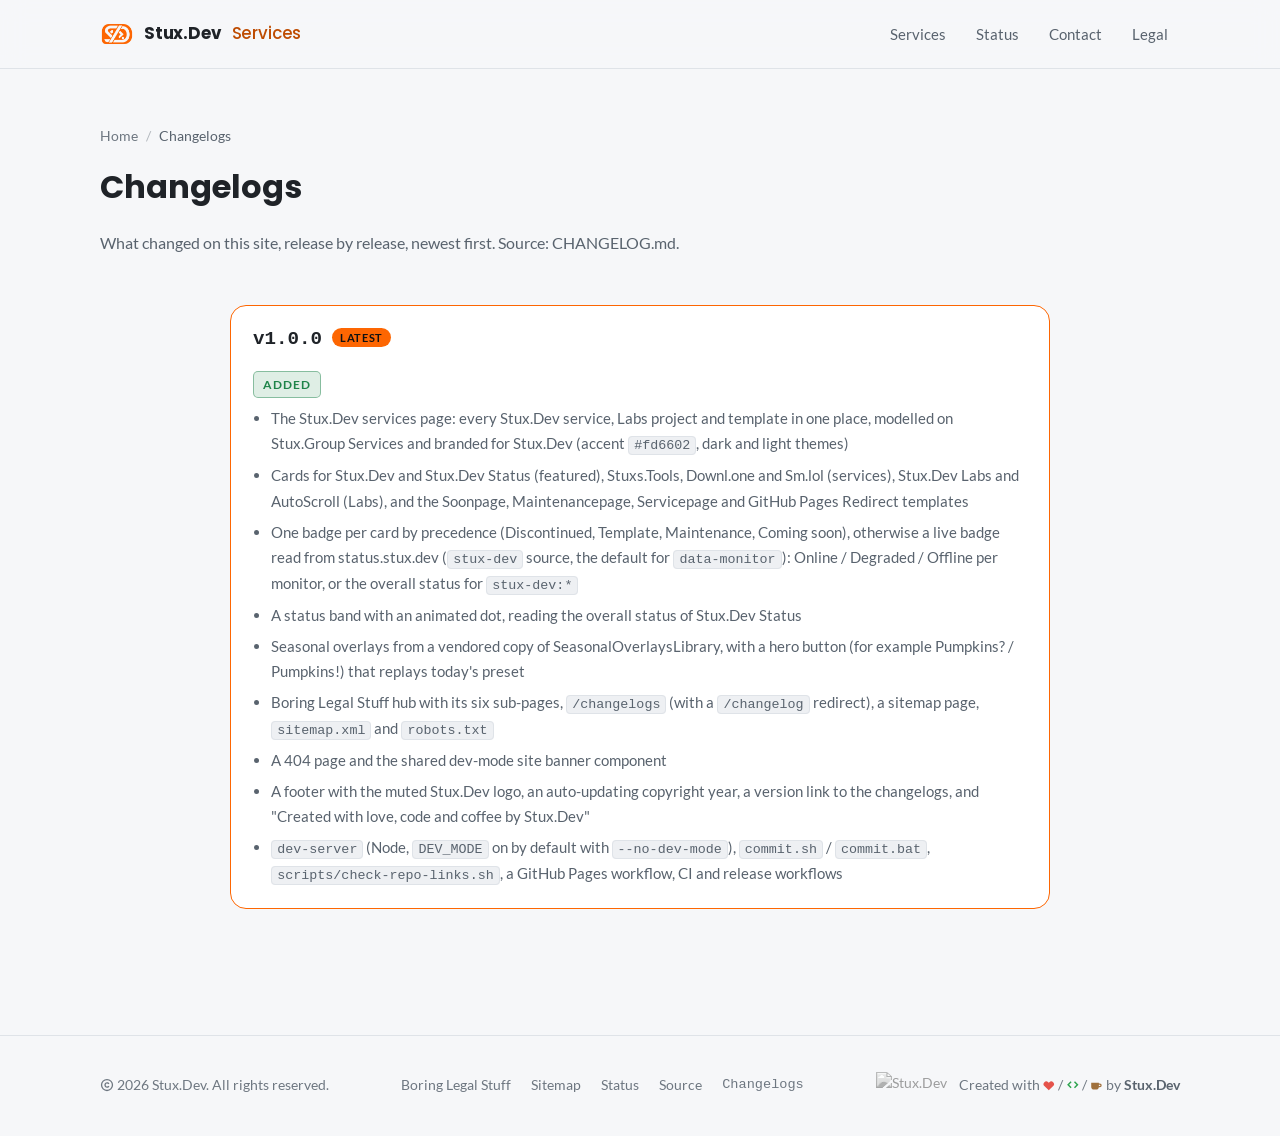
==== changelog/index.html @ d5b079d0 "Release v1.0.0 See CHANGELOG.md for details." ====
<!doctype html>
<html lang="en">
<head>
<meta charset="utf-8">
<meta name="viewport" content="width=device-width, initial-scale=1">
<title>Changelogs — Stux.Dev Services</title>
<link rel="canonical" href="https://services.stux.dev/changelogs/">
<meta name="robots" content="noindex">
<!-- /changelog/ moved to /changelogs/; keep any #hash when redirecting. -->
<script>location.replace("/changelogs/" + location.hash);</script>
<meta http-equiv="refresh" content="0; url=/changelogs/">
<meta name="theme-color" content="#0d1117">
<style>html{color-scheme:dark}body{margin:0;background:#0e0d12;color:#f1ecf3;font:17px/1.6 system-ui,-apple-system,"Segoe UI",Roboto,sans-serif;display:grid;place-items:center;min-height:100vh;padding:16px;text-align:center}a{color:#ff6b6b}</style>
</head>
<body>
<p>The changelog has moved to <a href="/changelogs/">/changelogs/</a>.</p>
</body>
</html>
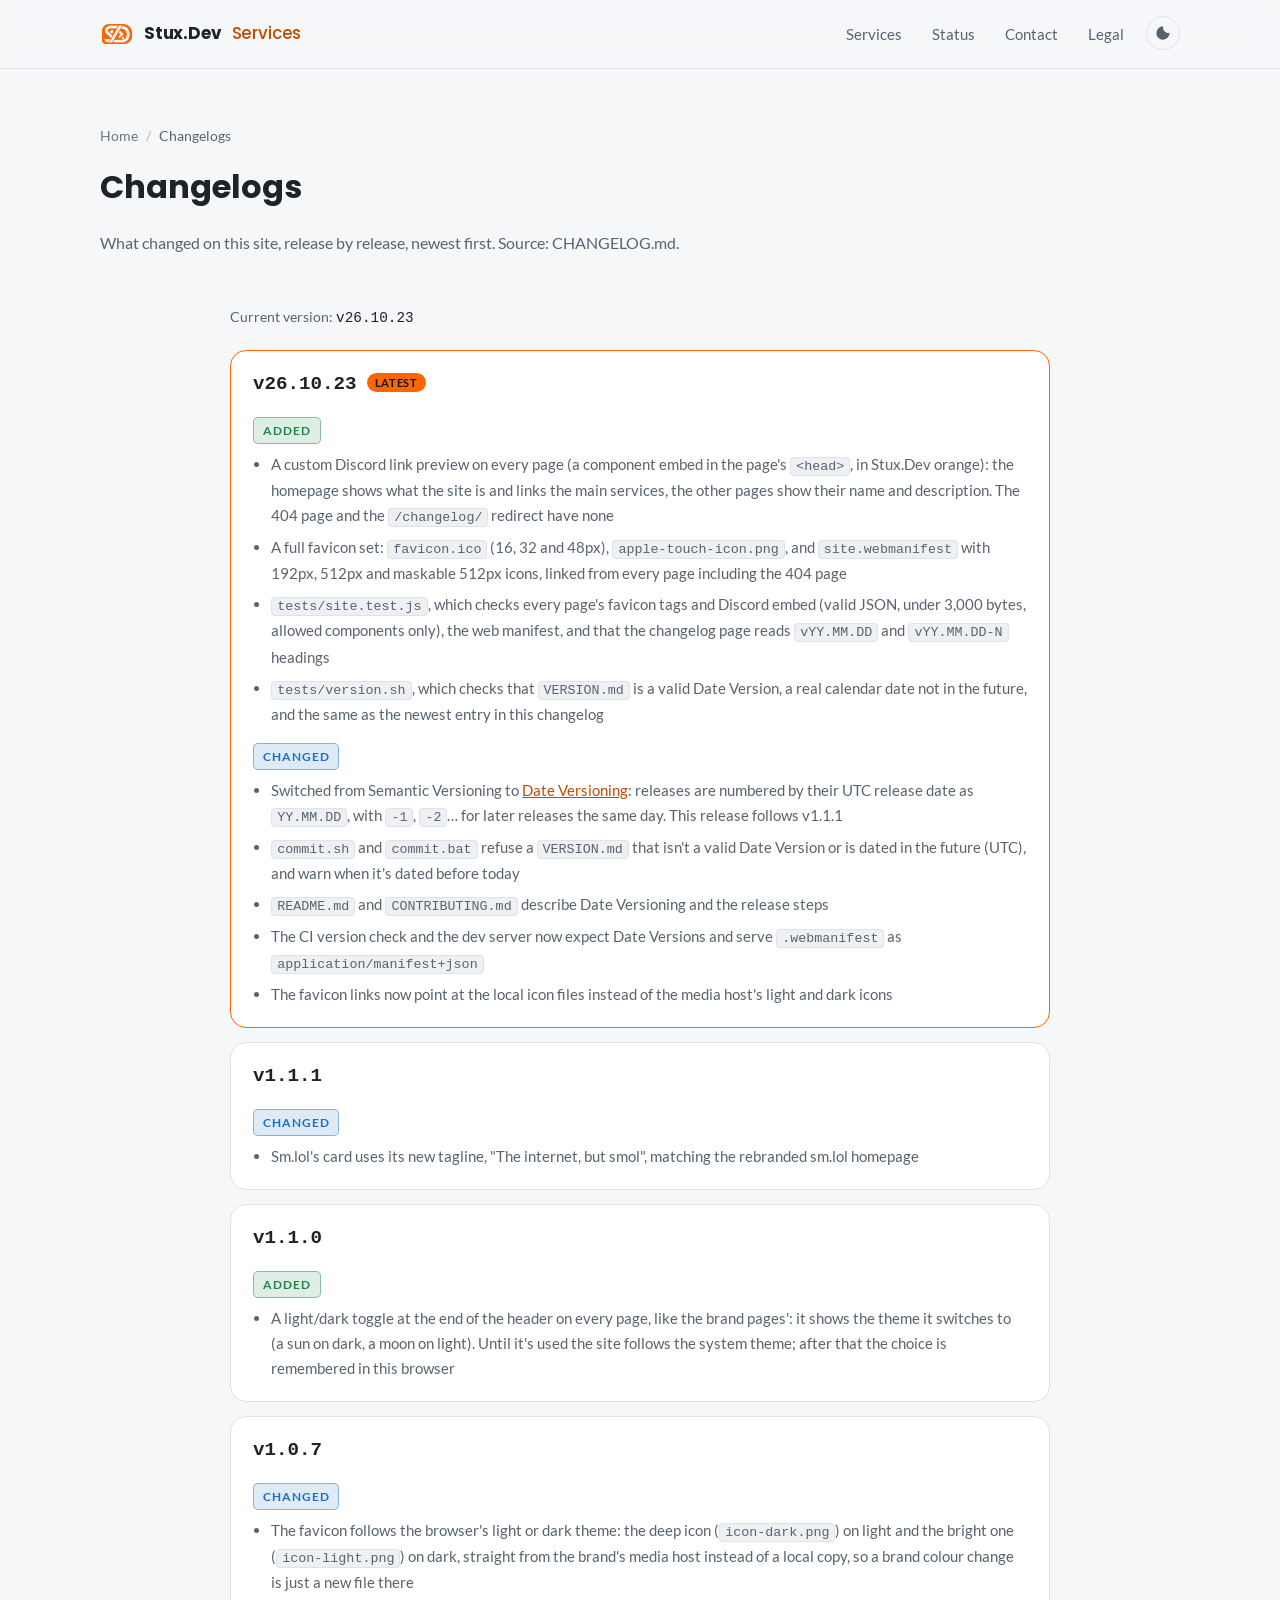
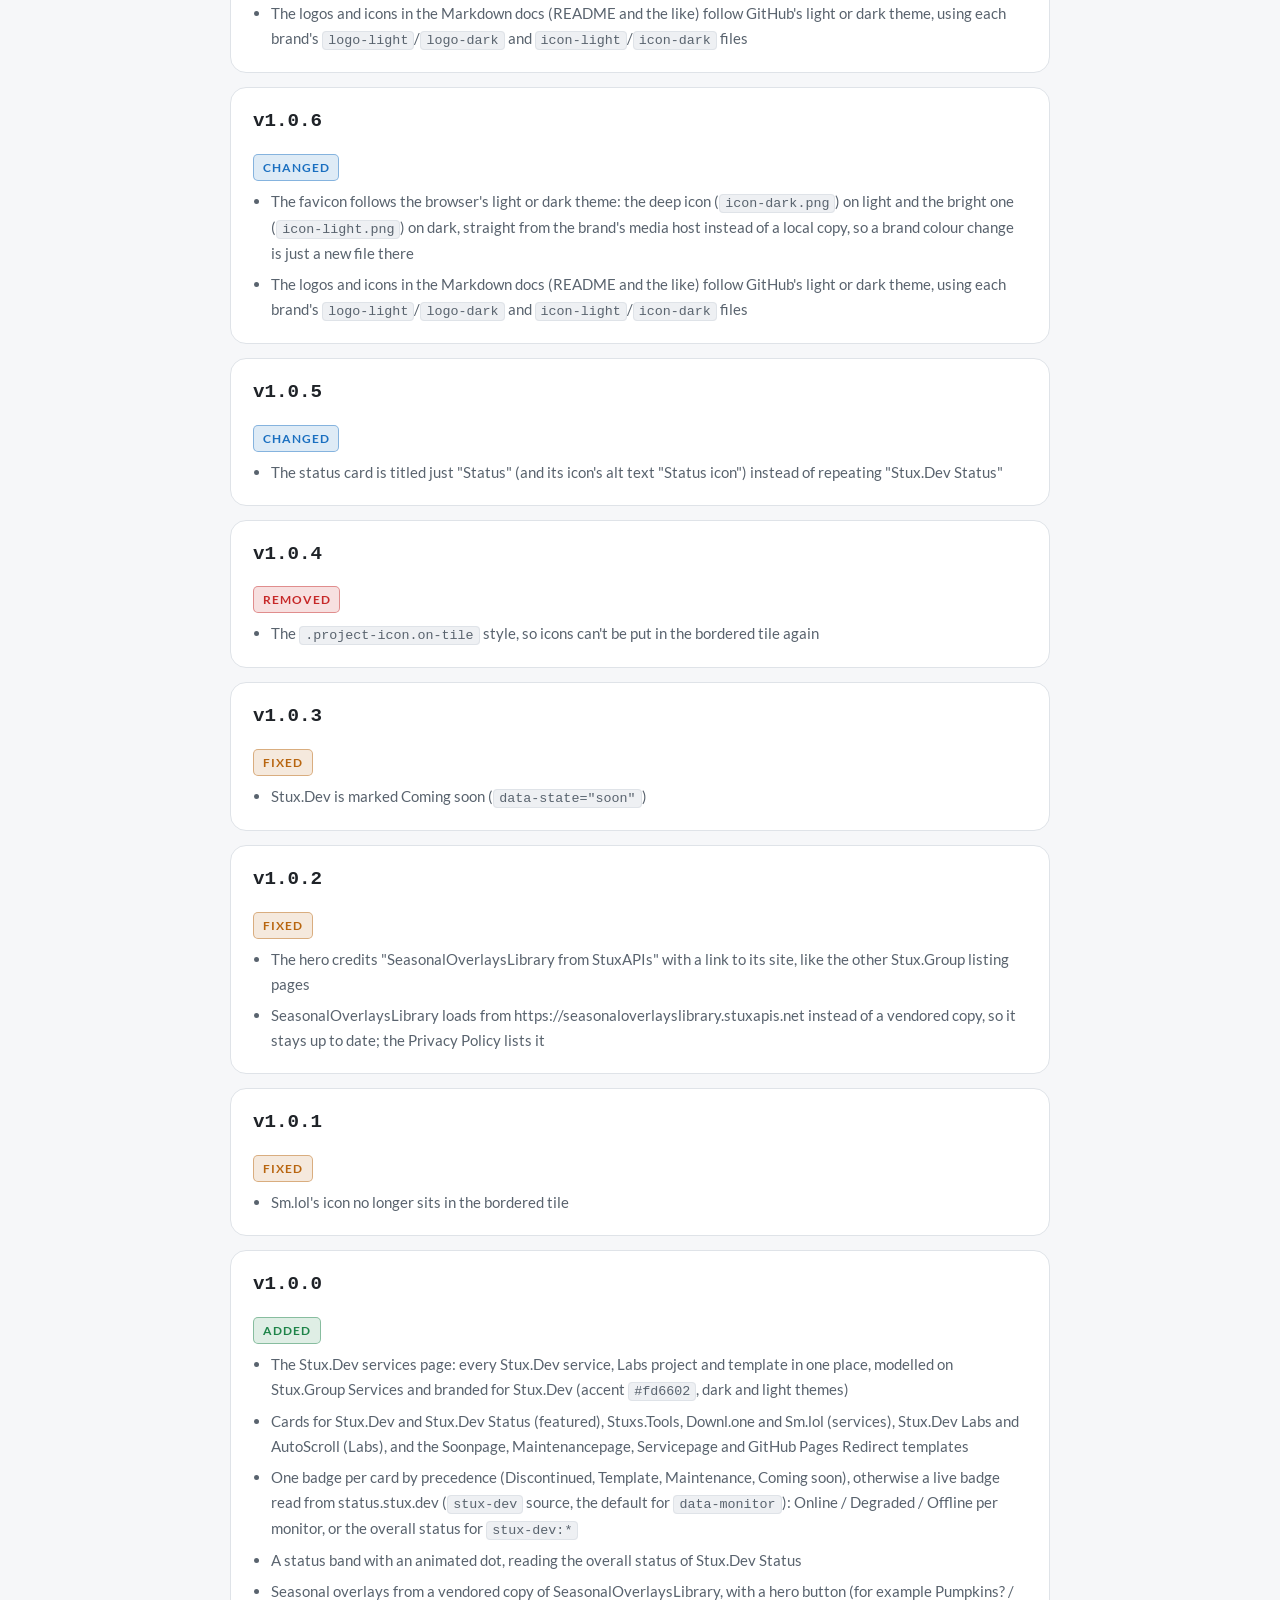
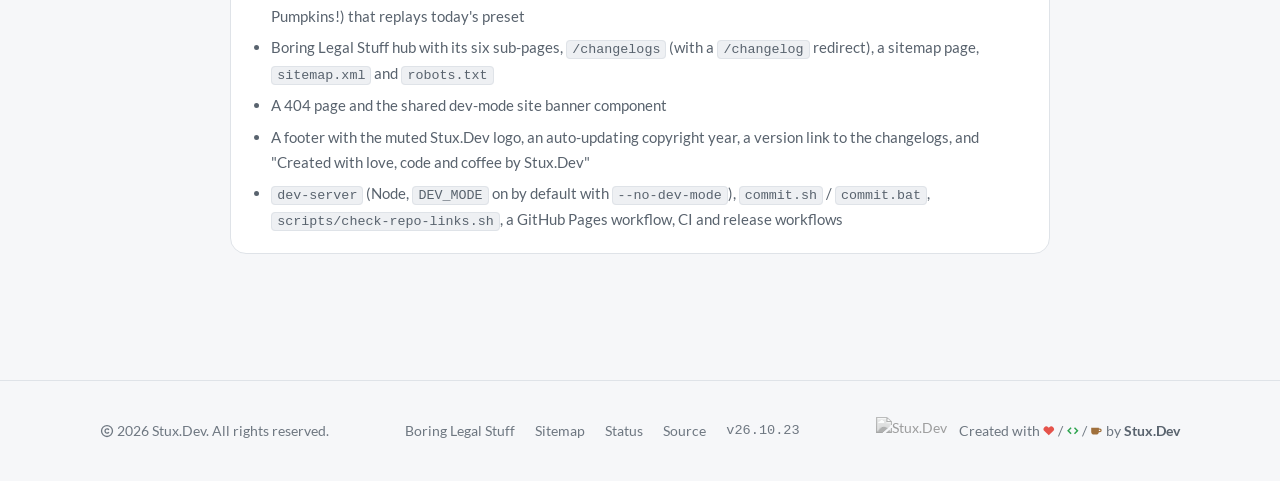
==== commit f0dbaee1: "Release v26.10.23 See CHANGELOG.md for details." ====
--- a/changelog/index.html
+++ b/changelog/index.html
@@ -11,6 +11,10 @@
 <meta http-equiv="refresh" content="0; url=/changelogs/">
 <meta name="theme-color" content="#0d1117">
 <style>html{color-scheme:dark}body{margin:0;background:#0e0d12;color:#f1ecf3;font:17px/1.6 system-ui,-apple-system,"Segoe UI",Roboto,sans-serif;display:grid;place-items:center;min-height:100vh;padding:16px;text-align:center}a{color:#ff6b6b}</style>
+  <link rel="icon" href="/favicon.ico" sizes="48x48">
+  <link rel="icon" type="image/png" sizes="512x512" href="/assets/img/icon.png">
+  <link rel="apple-touch-icon" href="/apple-touch-icon.png">
+  <link rel="manifest" href="/site.webmanifest">
 </head>
 <body>
 <p>The changelog has moved to <a href="/changelogs/">/changelogs/</a>.</p>
